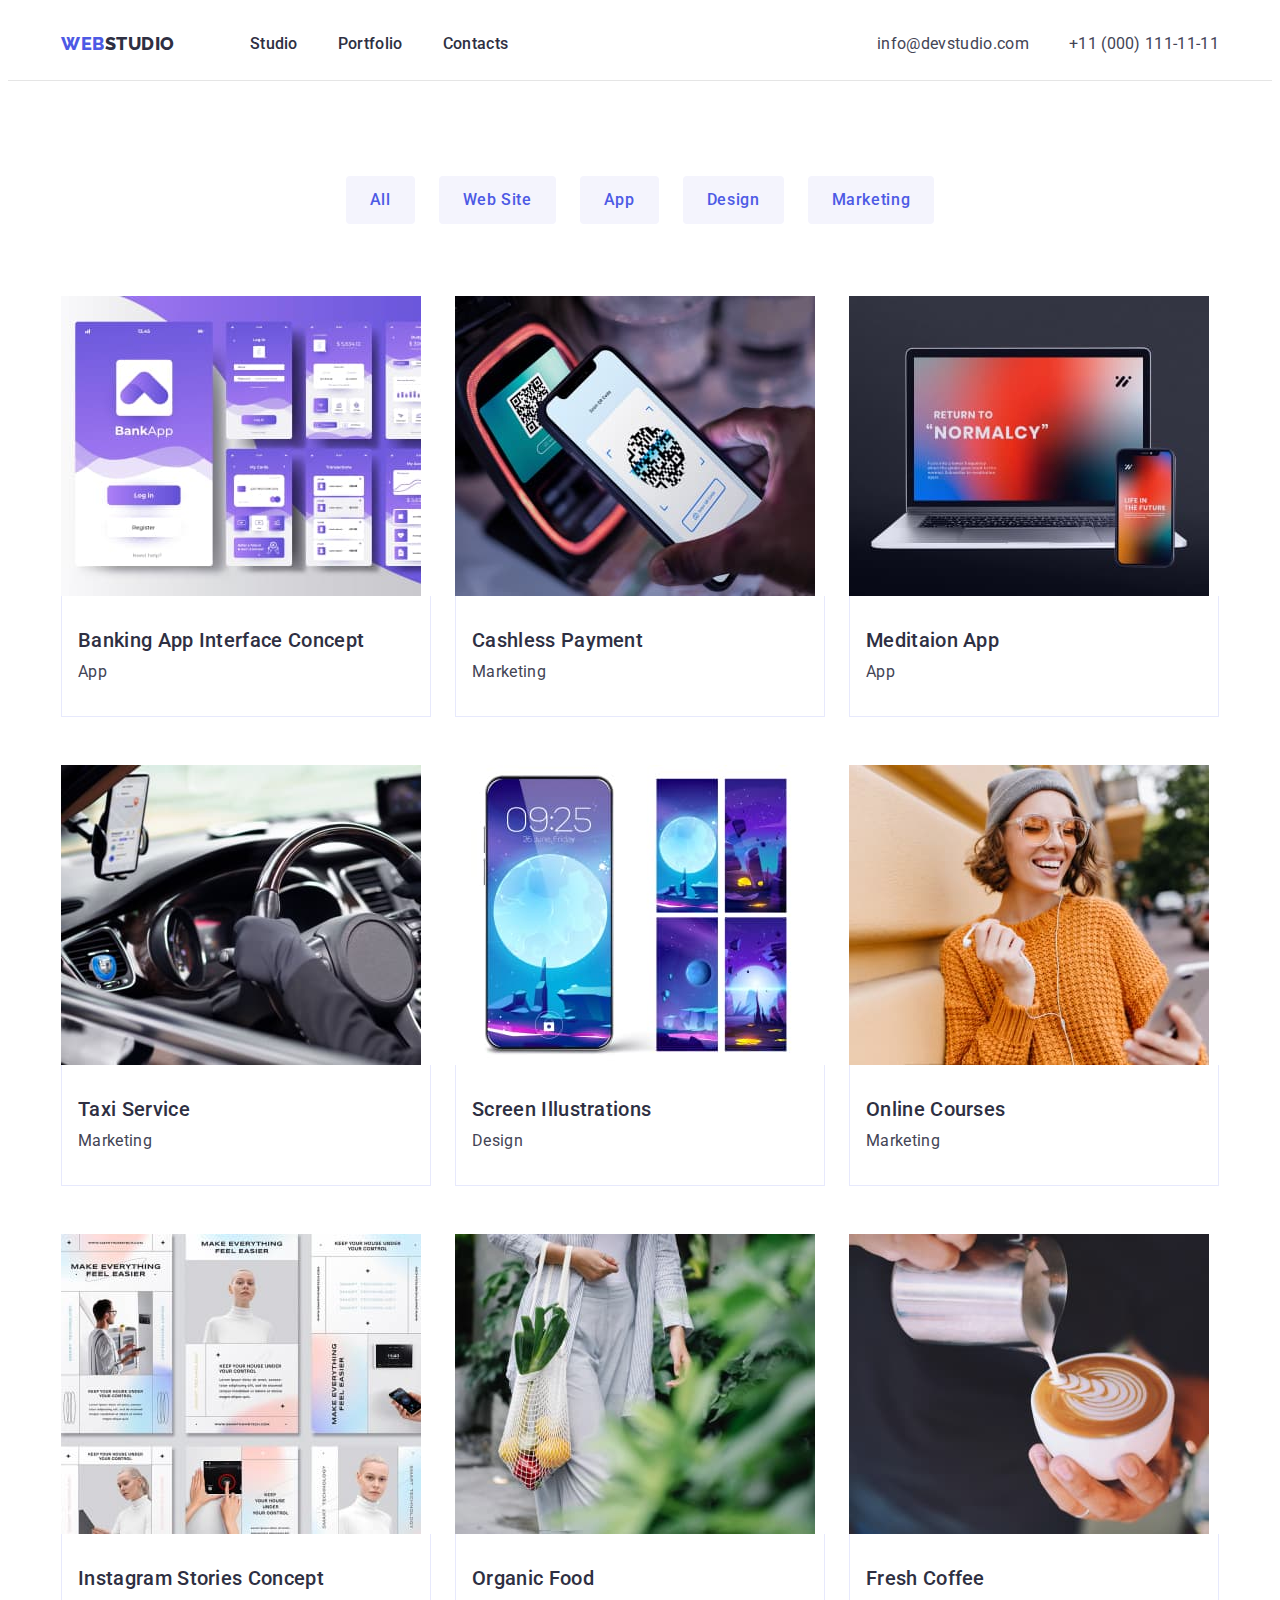
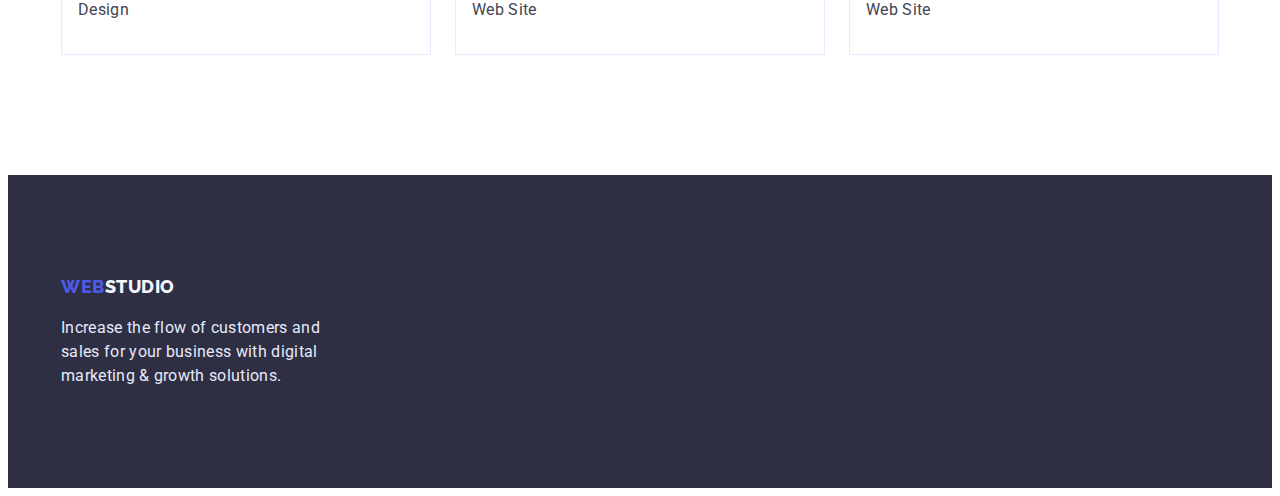
==== portfolio.html @ 538bfcfd "Initial commit" ====
<!DOCTYPE html>
<html lang="en">
  <head>
    <meta charset="UTF-8" />
    <meta http-equiv="X-UA-Compatible" content="IE=edge" />
    <meta name="viewport" content="width=device-width, initial-scale=1.0" />
    <link
      rel="stylesheet"
      href="https://cdnjs.cloudflare.com/ajax/libs/modern-normalize/1.1.0/modern-normalize.min.css"
      integrity="sha512-wpPYUAdjBVSE4KJnH1VR1HeZfpl1ub8YT/NKx4PuQ5NmX2tKuGu6U/JRp5y+Y8XG2tV+wKQpNHVUX03MfMFn9Q=="
      crossorigin="anonymous"
      referrerpolicy="no-referrer"
    />
    <link rel="preconnect" href="https://fonts.googleapis.com" />
    <link rel="preconnect" href="https://fonts.gstatic.com" crossorigin />
    <link
      href="https://fonts.googleapis.com/css2?family=Raleway:wght@800&family=Roboto:wght@400;500;700;900&display=swap"
      rel="stylesheet"
    />
    <link rel="stylesheet" href="css/styles.css" />
    <title>Portfolio</title>
  </head>
  <body>
    <!-- Header section -->
    <header class="header">
      <div class="container header-wrapper">
        <nav class="header-navigation">
          <a href="./index.html" class="header-logo logo"
            ><span class="logo-wrap">WEB</span>STUDIO</a
          >
          <ul class="header-menu menu">
            <li class="menu-item">
              <a href="./index.html" class="menu-link">Studio</a>
            </li>
            <li class="menu-item">
              <a href="./portfolio.html" class="menu-link">Portfolio</a>
            </li>
            <li class="menu-item">
              <a href="" class="menu-link">Contacts</a>
            </li>
          </ul>
        </nav>
        <ul class="header-contacts contacts">
          <li class="contacts-item">
            <a href="mailto:info@devstudio.com" class="contacts-link"
              >info@devstudio.com</a
            >
          </li>
          <li class="contacts-item">
            <a href="tel:+110001111111" class="contacts-link">
              +11 (000) 111-11-11
            </a>
          </li>
        </ul>
      </div>
    </header>
    <!-- Portfolio section -->

    <main class="portfolio-page">
      <section class="portfolio section">
        <div class="container">
          <h1 class="portfolio-header" hidden>Portfolio</h1>
          <ul class="portfolio-filters">
            <li class="portfolio-filter">
              <button type="button" class="portfolio-btn btn">All</button>
            </li>
            <li class="portfolio-filter">
              <button type="button" class="portfolio-btn btn">Web Site</button>
            </li>
            <li class="portfolio-filter">
              <button type="button" class="portfolio-btn btn">App</button>
            </li>
            <li class="portfolio-filter">
              <button type="button" class="portfolio-btn btn">Design</button>
            </li>
            <li class="portfolio-filter">
              <button type="button" class="portfolio-btn btn">Marketing</button>
            </li>
          </ul>

          <ul class="portfolio-cards">
            <li class="portfolio-card">
              <a href="#" class="portfolio-link">
                <img
                  src="./images/portfolio/img-1.jpg"
                  alt="Interface of banking app"
                  class="portfolio-img"
                  width="360"
                  height="300"
                />
                <div class="portfolio-descr">
                  <h2 class="portfolio-title item-title">
                    Banking App Interface Concept
                  </h2>
                  <p class="portfolio-tag item-subtitle">App</p>
                </div>
              </a>
            </li>
            <li class="portfolio-card">
              <a href="#" class="portfolio-link">
                <img
                  src="./images/portfolio/img-2.jpg"
                  alt="Cashless payment"
                  class="portfolio-img"
                  width="360"
                  height="300"
                />
                <div class="portfolio-descr">
                  <h2 class="portfolio-title item-title">Cashless Payment</h2>
                  <p class="portfolio-tag item-subtitle">Marketing</p>
                </div>
              </a>
            </li>
            <li class="portfolio-card">
              <a href="#" class="portfolio-link">
                <img
                  src="./images/portfolio/img-3.jpg"
                  alt="Example of meditaion app"
                  class="portfolio-img"
                  width="360"
                  height="300"
                />
                <div class="portfolio-descr">
                  <h2 class="portfolio-title item-title">Meditaion App</h2>
                  <p class="portfolio-tag item-subtitle">App</p>
                </div>
              </a>
            </li>
            <li class="portfolio-card">
              <a href="#" class="portfolio-link">
                <img
                  src="./images/portfolio/img-4.jpg"
                  alt="Man in car with taxi service app"
                  class="portfolio-img"
                  width="360"
                  height="300"
                />
                <div class="portfolio-descr">
                  <h2 class="portfolio-title item-title">Taxi Service</h2>
                  <p class="portfolio-tag item-subtitle">Marketing</p>
                </div>
              </a>
            </li>
            <li class="portfolio-card">
              <a href="#" class="portfolio-link">
                <img
                  src="./images/portfolio/img-5.jpg"
                  alt="Example of screen illustrations"
                  class="portfolio-img"
                  width="360"
                  height="300"
                />
                <div class="portfolio-descr">
                  <h2 class="portfolio-title item-title">
                    Screen Illustrations
                  </h2>
                  <p class="portfolio-tag item-subtitle">Design</p>
                </div>
              </a>
            </li>
            <li class="portfolio-card">
              <a href="#" class="portfolio-link">
                <img
                  src="./images/portfolio/img-6.jpg"
                  alt="Woman listening online courses with headphones"
                  class="portfolio-img"
                  width="360"
                  height="300"
                />
                <div class="portfolio-descr">
                  <h2 class="portfolio-title item-title">Online Courses</h2>
                  <p class="portfolio-tag item-subtitle">Marketing</p>
                </div>
              </a>
            </li>
            <li class="portfolio-card">
              <a href="#" class="portfolio-link">
                <img
                  src="./images/portfolio/img-7.jpg"
                  alt="Interface of instagram stories"
                  class="portfolio-img"
                  width="360"
                  height="300"
                />
                <div class="portfolio-descr">
                  <h2 class="portfolio-title item-title">
                    Instagram Stories Concept
                  </h2>
                  <p class="portfolio-tag item-subtitle">Design</p>
                </div>
              </a>
            </li>
            <li class="portfolio-card">
              <a href="#" class="portfolio-link">
                <img
                  src="./images/portfolio/img-8.jpg"
                  alt="Woman with food in bag"
                  class="portfolio-img"
                  width="360"
                  height="300"
                />
                <div class="portfolio-descr">
                  <h2 class="portfolio-title item-title">Organic Food</h2>
                  <p class="portfolio-tag item-subtitle">Web Site</p>
                </div>
              </a>
            </li>
            <li class="portfolio-card">
              <a href="#" class="portfolio-link">
                <img
                  src="./images/portfolio/img-9.jpg"
                  alt="Barista making coffe"
                  class="portfolio-img"
                  width="360"
                  height="300"
                />
                <div class="portfolio-descr">
                  <h2 class="portfolio-title item-title">Fresh Coffee</h2>
                  <p class="portfolio-tag item-subtitle">Web Site</p>
                </div>
              </a>
            </li>
          </ul>
        </div>
      </section>
    </main>

    <!-- Footer section -->
    <footer class="footer">
      <div class="container">
        <a href="./index.html" class="footer-logo logo logo-light"
          ><span class="logo-wrap">WEB</span>STUDIO</a
        >
        <p class="footer-text">
          Increase the flow of customers and sales for your business with
          digital marketing & growth solutions.
        </p>
      </div>
    </footer>
  </body>
</html>
---- css/styles.css ----
/* Root file variables */
:root {
    --color-iris: #4d5ae5; /* CTA, focused, active stts, links */
    --color-ocean: #404bbf; /* CTAs */
    --color-navy-blue: #2e2f42; /* Overlay, shadows, headings */
    --color-green: #31d0aa; /* valid fields, sucs messages */
    --color-slate: #434455; /* body text */
    --color-light-slate: #8e8f99; /* helper text */
    --color-cornflower: #e7e9fc; /* accent color */
    --color-cloud: #f4f4fd; /* lightmode background */
    --color-navy-blue-modal: #2e2f42; /* modal overlay */
    --color-grey: #2e2f42;  /* hero background */
    --color-light: #fff;
    --table-items-count: 4;
}
/* Variables end */

body {
    font-family: 'Roboto', sans-serif;
    line-height: calc(24 / 16);
    font-size: 16px;
    letter-spacing: 0.02em;
    color: var(--color-navy-blue); /* Most popular color on site */
}
a {
    text-decoration: none;
    color: inherit;
}
ul {
    list-style: none;
    margin: 0;
    padding: 0;
}
h1, h2, h3, h4, h5, h6 {
    margin: 0;
    padding: 0;
}
p {
    margin: 0;
}
img {
    display: block;
}
.container {
    width: 1158px;
    margin: 0 auto;
    padding: 0 15px;
}
.section {
    padding: 120px 0;
}
.header {
    border-bottom: 1px solid #E5E5E5;
    padding: 24px 0;
}

.header-wrapper {
    display: flex;
    justify-content: space-between;
    align-items: center;
}

.header-navigation {
    display: flex;
    align-items: center;
    gap: 75px;
}

.header-logo {}

.header-menu {}

.menu {
    display: flex;
    gap: 40px;
}

.menu-item {}

.menu-link {
    font-weight: 500;
}
.menu-link:hover {
    color: var(--color-ocean);
}
.header-contacts {}

.contacts {
    display: flex;
    gap: 40px;
}

.contacts-item {}

.contacts-link {
    color: var(--color-slate)
}
.contacts-link:hover {
    color: var(--color-ocean);
}

/* ============================================================= */
/* Index html styles starts here */
/* ============================================================= */

.main-page {}

.hero {
    background-color: var(--color-navy-blue);
    padding: 188px 0;
}

.hero-btn {
    color: var(--color-light);
    background-color: var(--color-iris);
    display: block;
    margin: 0 auto;
    padding: 16px 32px;
    margin-top: 48px;
}
.hero-btn:hover,
.hero-btn:focus {
    background-color: var(--color-ocean);
    cursor: pointer;
}
.main-page-header {
    font-weight: 700;
    font-size: 56px;
    line-height: calc(60 / 56);
    text-align: center;
    color: var(--color-light);
    width: 495px;
    margin: 0 auto;

}

.advantages {
    padding-bottom: 0;
}

.advantages-list {
    display: flex;
    gap: 24px;
}

.advantages-item {
    flex-basis: calc((100% - (24px * (var(--table-items-count) - 1))) / var(--table-items-count));
}

.advantage-title {
    font-weight: 500;
    font-size: 20px;
    line-height: calc(24 / 20);
    margin-bottom: 8px;
}

.advantages-text {
    color: var(--color-slate);
}

.skills {}

.skills-header {}

.skills-list {
    display: flex;
    gap: 25px;
}

.skills-item {}

.skills-img {}

.team {
    background-color: var(--color-cloud);
}

.team-header {}

.team-list {
    display: flex;
    gap: 24px;
}

.team-item {
    background-color: #fff;
    box-shadow: 0px 1px 6px rgba(46, 47, 66, 0.08), 0px 1px 1px rgba(46, 47, 66, 0.16), 0px 2px 1px rgba(46, 47, 66, 0.08);
    border-radius: 0px 0px 4px 4px;
    flex-basis: calc((100% - (24px * (var(--table-items-count) - 1))) / var(--table-items-count));
}

.team-img {}

.team-descr {
    padding: 32px 0;
    text-align: center;
}

.team-title {
    margin-bottom: 8px;
}
/* ============================================================= */
/* Index html styles ends here */
/* ============================================================= */

.footer {
    background-color: var(--color-navy-blue);
    padding: 100px 0;
}

.footer-logo {
}

.footer-text {
    color: var(--color-cornflower);
    width: 264px;
    margin-top: 16px;
}
/* ============================================================= */
/* Portfolio html styles starts here */
/* ============================================================= */
.portfolio {
    padding-top: 95px;
}

.portfolio-page {}

.portfolio-filters {
    display: flex;
    justify-content: center;
    align-items: center;
    gap: 24px;
    margin-bottom: 72px;
}

.portfolio-filter {
}
.portfolio-btn {
    color: var(--color-iris);
    background-color: var(--color-cloud);
    padding: 12px 24px;
}
.portfolio-btn:hover,
.portfolio-btn:focus {
    color: var(--color-light);
    background-color: var(--color-ocean);
    cursor: pointer;
}
.portfolio-cards {
    --table-items-count: 3;
    display: flex;
    flex-wrap: wrap;
    /* flex-wrap: wrap; */
    gap: 24px;
    row-gap: 48px;
}

.portfolio-card {
    flex-basis: calc((100% - (24px * (var(--table-items-count) - 1))) / var(--table-items-count));
}

.portfolio-descr {
    padding: 32px 0 32px 16px;
    border: 1px solid var(--color-cornflower);
    border-top: none;
}

.portfolio-img {
}

.portfolio-title {
    margin-bottom: 8px;
}

.portfolio-tag {}
/* ============================================================= */
/* Portfolio html styles ends here */
/* ============================================================= */

/* ============================================================= */
/* Common styles */
/* ============================================================= */
.btn {
    letter-spacing: 0.04em;
    font-family: 'Roboto', sans-serif;
    font-weight: 500;
    line-height: calc(24 / 16);
    font-size: 16px;
    cursor: pointer;
    border: none;
    border-radius: 4px;
}

.item-title {
    font-weight: 500;
    font-size: 20px;
    line-height: calc(24 / 20);
}

.item-subtitle {
    color: var(--color-slate);
}

.section-header {
    font-weight: 700;
    font-size: 36px;
    line-height: calc(40 / 36);
    text-align: center;
    margin-bottom: 72px;
}

.logo {
    font-family: 'Raleway', sans-serif;
    font-size: 18px;
    font-weight: 800;
    line-height: calc(24 / 18);
    letter-spacing: 0.03em;
    color: var(--color-navy-blue);
}

.logo-light {
    color: var(--color-cloud);
}

.logo-wrap {
    color: var(--color-iris)
}
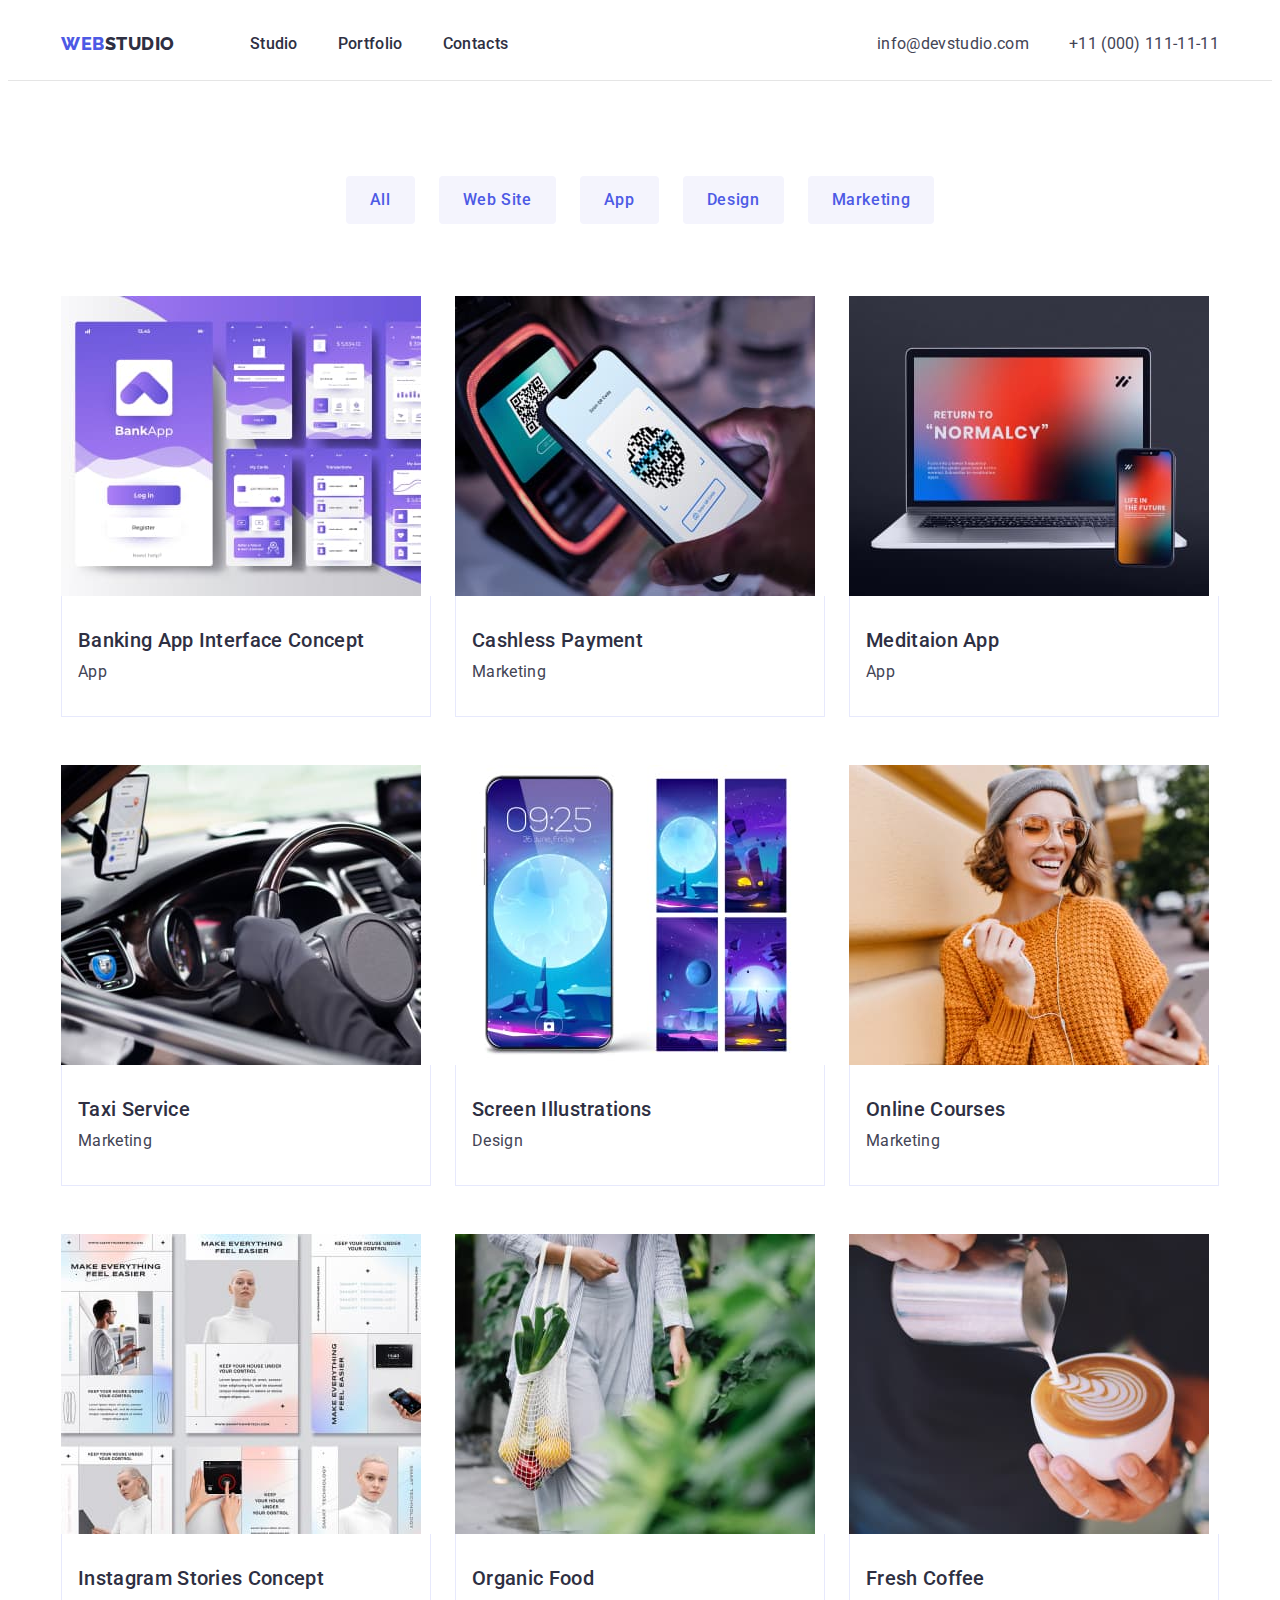
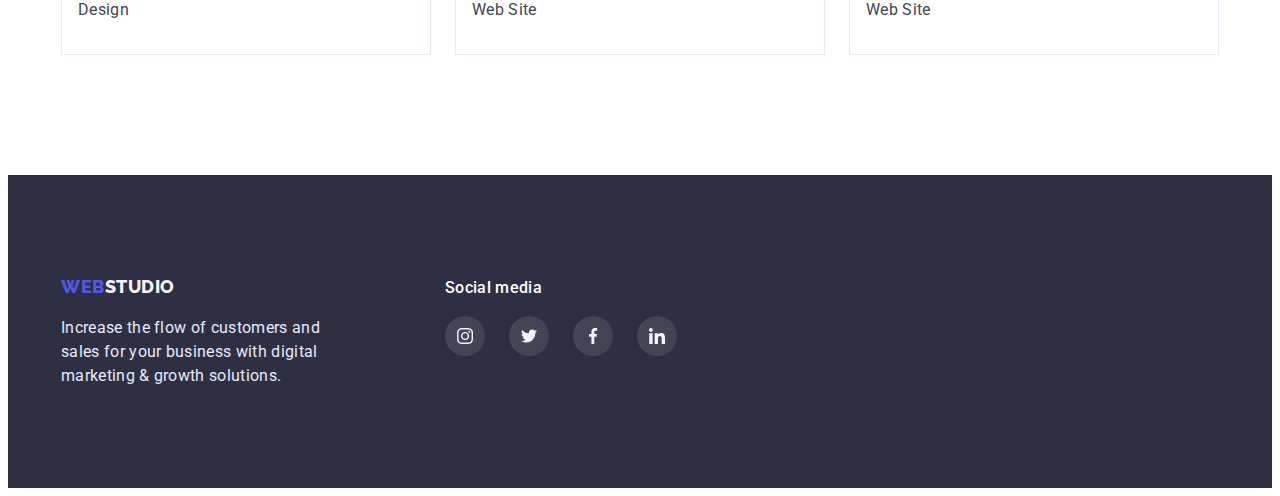
==== commit 7eb8cf0b: "Edit: index, portfolio html files and stylesheets" ====
--- a/portfolio.html
+++ b/portfolio.html
@@ -227,14 +227,49 @@
 
     <!-- Footer section -->
     <footer class="footer">
-      <div class="container">
-        <a href="./index.html" class="footer-logo logo logo-light"
-          ><span class="logo-wrap">WEB</span>STUDIO</a
-        >
-        <p class="footer-text">
-          Increase the flow of customers and sales for your business with
-          digital marketing & growth solutions.
-        </p>
+      <div class="container footer-container">
+        <div class="footer-descr">
+          <a href="" class="footer-logo logo logo-light"
+            ><span class="logo-wrap">WEB</span>STUDIO</a
+          >
+          <p class="footer-text">
+            Increase the flow of customers and sales for your business with
+            digital marketing & growth solutions.
+          </p>
+        </div>
+        <div class="footer-social">
+          <p class="footer-title">Social media</p>
+          <ul class="social">
+            <li class="social-item">
+              <a href="" class="social-link footer-social-link">
+                <svg class="social-icon" width="16" height="16">
+                  <use href="./images/icons/sprite.svg#icon-instagram"></use>
+                </svg>
+              </a>
+            </li>
+            <li class="social-item">
+              <a href="" class="social-link footer-social-link">
+                <svg class="social-icon" width="16" height="16">
+                  <use href="./images/icons/sprite.svg#icon-twitter"></use>
+                </svg>
+              </a>
+            </li>
+            <li class="social-item">
+              <a href="" class="social-link footer-social-link">
+                <svg class="social-icon" width="16" height="16">
+                  <use href="./images/icons/sprite.svg#icon-facebook"></use>
+                </svg>
+              </a>
+            </li>
+            <li class="social-item">
+              <a href="" class="social-link footer-social-link">
+                <svg class="social-icon" width="16" height="16">
+                  <use href="./images/icons/sprite.svg#icon-linkedin"></use>
+                </svg>
+              </a>
+            </li>
+          </ul>
+        </div>
       </div>
     </footer>
   </body>
--- a/css/styles.css
+++ b/css/styles.css
@@ -11,6 +11,7 @@
     --color-navy-blue-modal: #2e2f42; /* modal overlay */
     --color-grey: #2e2f42;  /* hero background */
     --color-light: #fff;
+    --color-footer-link: rgba(255, 255, 255, 0.1);
     --table-items-count: 4;
 }
 /* Variables end */
@@ -106,8 +107,10 @@
 .main-page {}
 
 .hero {
-    background-color: var(--color-navy-blue);
+    background: linear-gradient(rgba(46, 47, 66, 0.7), rgba(46, 47, 66, 0.7)), url(../images/hero/hero-bg.jpg) center center/cover no-repeat;
     padding: 188px 0;
+    max-width: 1440px;
+    margin: 0 auto;
 }
 
 .hero-btn {
@@ -146,6 +149,16 @@
 .advantages-item {
     flex-basis: calc((100% - (24px * (var(--table-items-count) - 1))) / var(--table-items-count));
 }
+.advantages-img {
+    background-color: var(--color-cloud);
+    border-radius: 4px;
+    padding: 24px 100px;
+    margin-bottom: 8px;
+}
+.advantages-icon {
+    display: block;
+    margin: 0 auto;
+}
 
 .advantage-title {
     font-weight: 500;
@@ -199,6 +212,39 @@
 .team-title {
     margin-bottom: 8px;
 }
+.team-text {
+    margin-bottom: 8px;
+}
+.customers {
+    --table-items-count: 6;
+}
+
+.customers-list {
+    display: flex;
+    align-items: center;
+    justify-content: space-between;
+}
+
+.customers-item {
+    flex-basis: calc((100% - (24px * (var(--table-items-count) - 1))) / var(--table-items-count));
+}
+
+.customers-link {
+    display: block;
+    padding: 16px 32px;
+    border: 1px solid var(--color-light-slate);
+    border-radius: 4px;
+}
+
+.customers-icon {
+    display: block;
+    fill: var(--color-light-slate);
+}
+.customers-link:hover,
+.customers-link:hover .customers-icon{
+    fill: var(--color-ocean);
+    border-color: var(--color-ocean);
+}
 /* ============================================================= */
 /* Index html styles ends here */
 /* ============================================================= */
@@ -207,7 +253,13 @@
     background-color: var(--color-navy-blue);
     padding: 100px 0;
 }
-
+.footer-container {
+    display: flex;
+    align-items: baseline;
+}
+.footer-descr {
+    margin-right: 120px;
+}
 .footer-logo {
 }
 
@@ -216,6 +268,42 @@
     width: 264px;
     margin-top: 16px;
 }
+.footer-social {
+
+}
+.footer-title {
+    font-weight: 500;
+    color: var(--color-light);
+    margin-bottom: 16px;
+}
+.social {
+    display: flex;
+    justify-content: center;
+    align-items: center;
+    gap: 24px;
+}
+
+.social-item {}
+
+.social-link {
+    display: flex;
+    align-items: center;
+    justify-content: center;
+    padding: 12px;
+    background-color: var(--color-iris);
+    border-radius: 100%;
+}
+
+.social-link:hover {
+    background-color: var(--color-ocean);
+}
+.footer-social-link {
+    background-color: var(--color-footer-link);
+}
+.footer-social-link:hover {
+    background-color: var(--color-green);
+}
+.social-icon {}
 /* ============================================================= */
 /* Portfolio html styles starts here */
 /* ============================================================= */
@@ -258,7 +346,9 @@
 .portfolio-card {
     flex-basis: calc((100% - (24px * (var(--table-items-count) - 1))) / var(--table-items-count));
 }
-
+.portfolio-card:hover {
+    box-shadow: 0px 1px 6px rgba(46, 47, 66, 0.08), 0px 1px 1px rgba(46, 47, 66, 0.16), 0px 2px 1px rgba(46, 47, 66, 0.08);
+}
 .portfolio-descr {
     padding: 32px 0 32px 16px;
     border: 1px solid var(--color-cornflower);
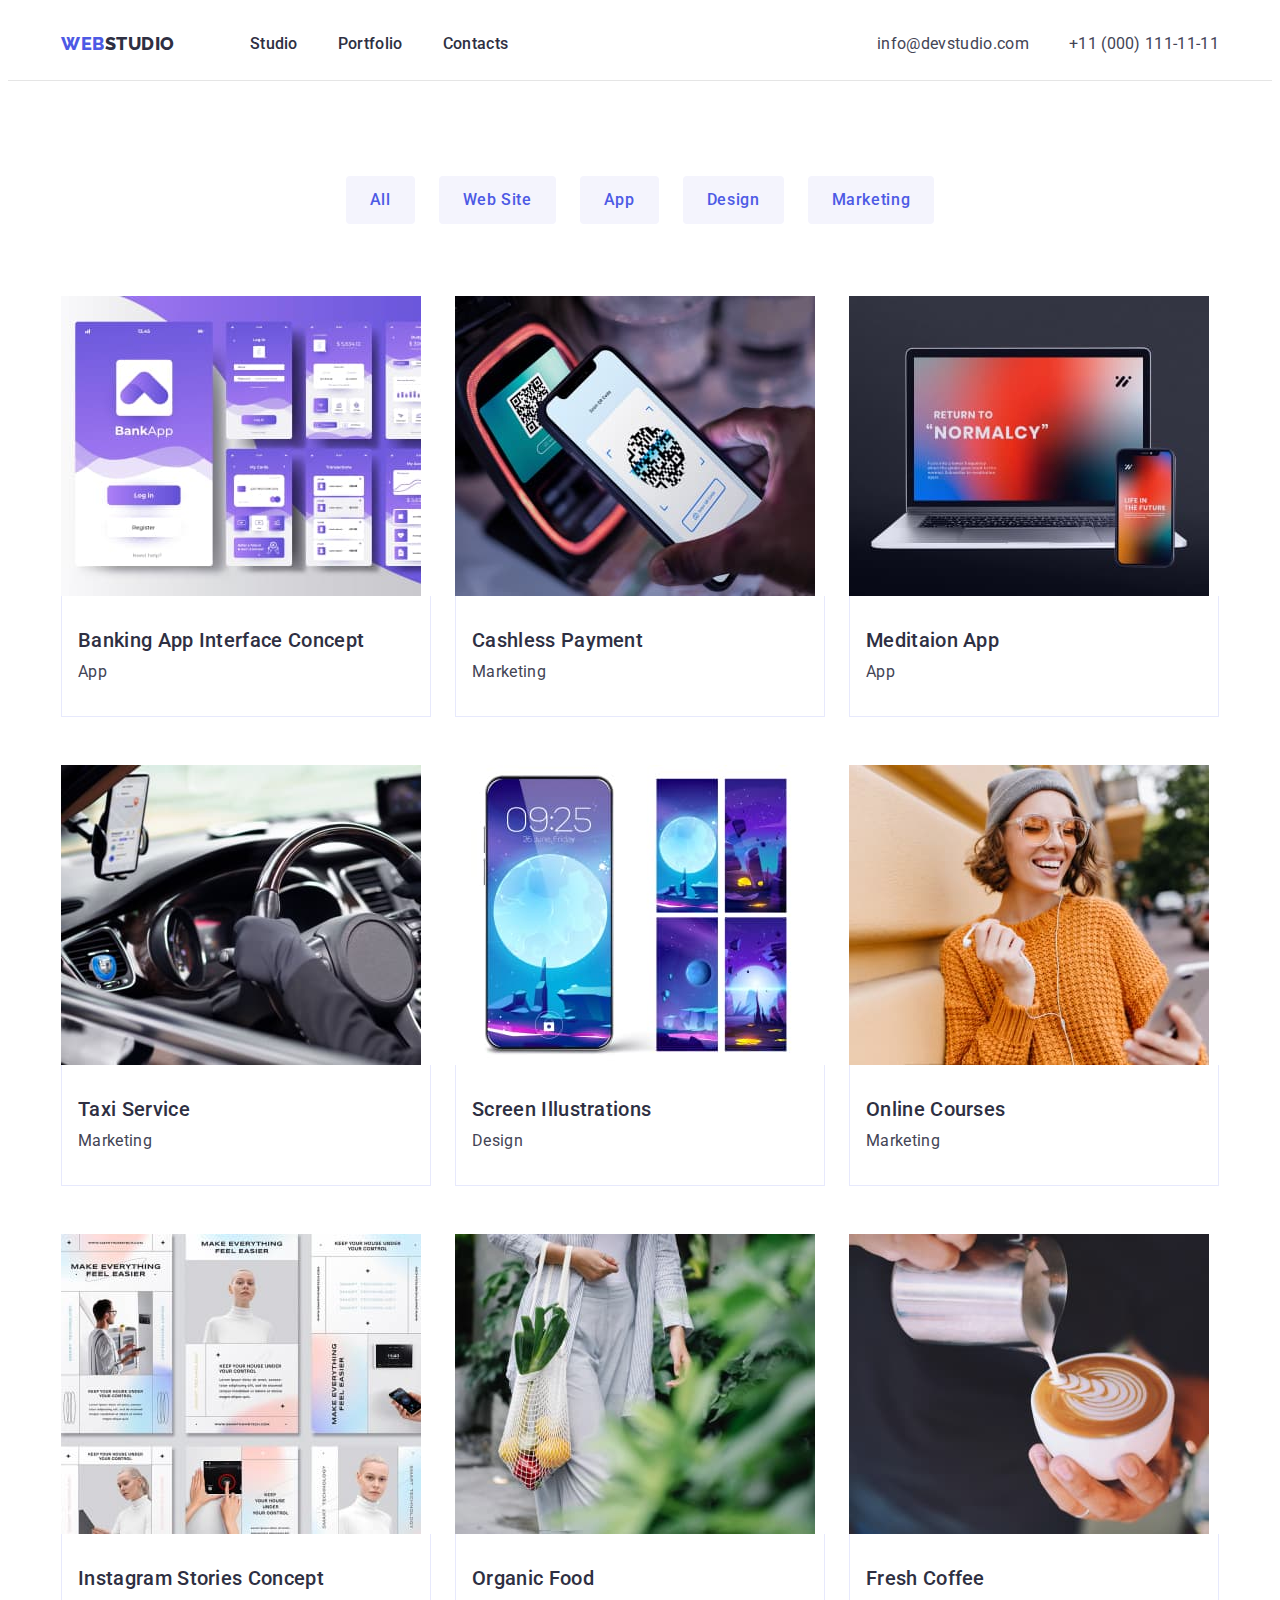
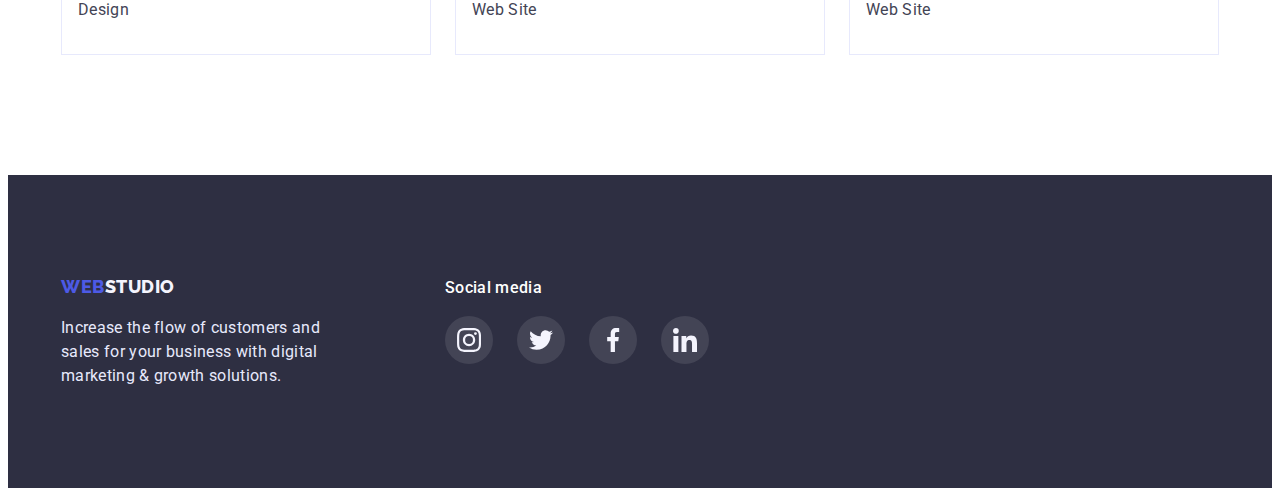
==== commit 164fea4a: "Edit: footer icons size" ====
--- a/portfolio.html
+++ b/portfolio.html
@@ -242,28 +242,28 @@
           <ul class="social">
             <li class="social-item">
               <a href="" class="social-link footer-social-link">
-                <svg class="social-icon" width="16" height="16">
+                <svg class="social-icon" width="24" height="24">
                   <use href="./images/icons/sprite.svg#icon-instagram"></use>
                 </svg>
               </a>
             </li>
             <li class="social-item">
               <a href="" class="social-link footer-social-link">
-                <svg class="social-icon" width="16" height="16">
+                <svg class="social-icon" width="24" height="24">
                   <use href="./images/icons/sprite.svg#icon-twitter"></use>
                 </svg>
               </a>
             </li>
             <li class="social-item">
               <a href="" class="social-link footer-social-link">
-                <svg class="social-icon" width="16" height="16">
+                <svg class="social-icon" width="24" height="24">
                   <use href="./images/icons/sprite.svg#icon-facebook"></use>
                 </svg>
               </a>
             </li>
             <li class="social-item">
               <a href="" class="social-link footer-social-link">
-                <svg class="social-icon" width="16" height="16">
+                <svg class="social-icon" width="24" height="24">
                   <use href="./images/icons/sprite.svg#icon-linkedin"></use>
                 </svg>
               </a>
